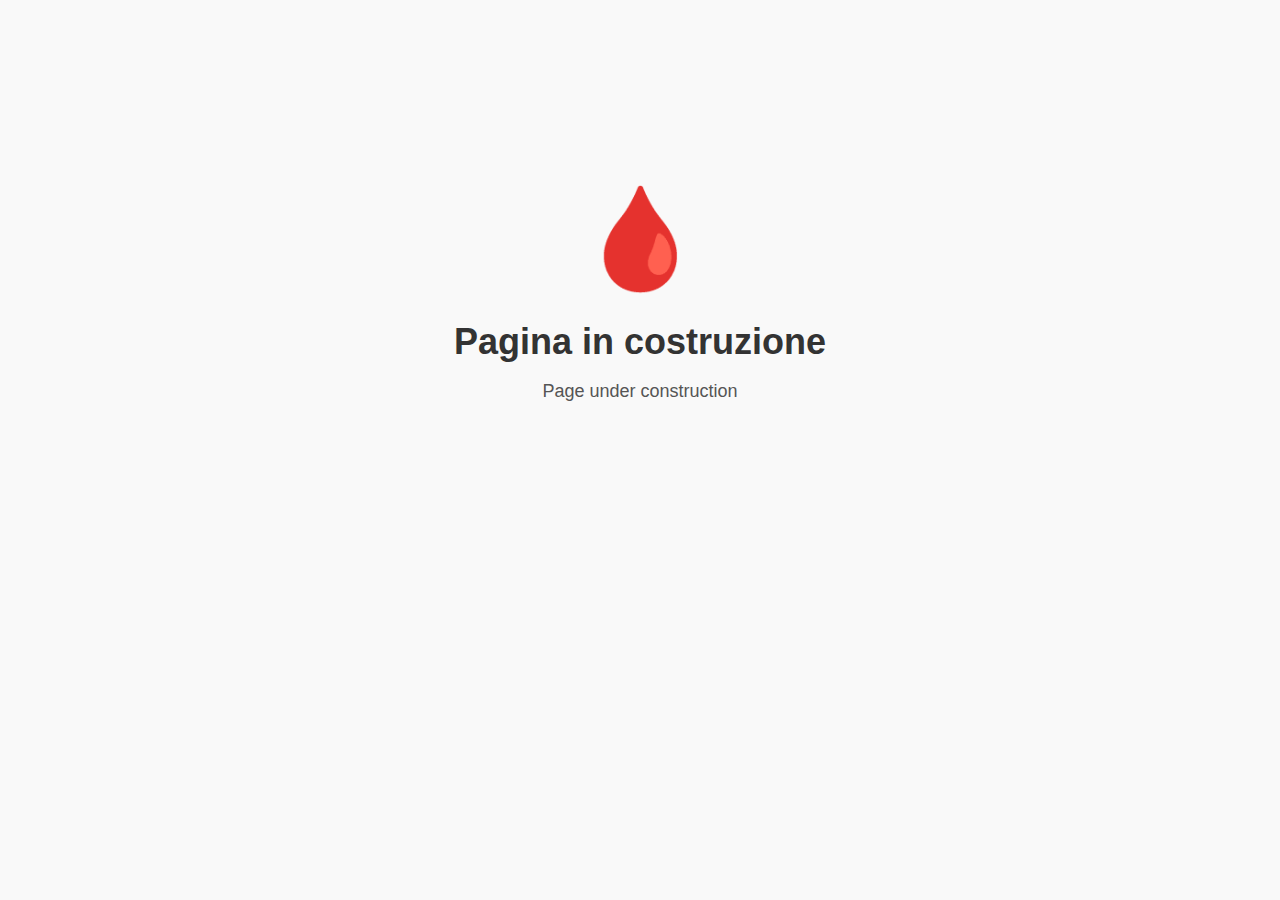
==== index.html @ 58afc27f "Create index.html" ====
<!DOCTYPE html>
<html lang="it">
<head>
  <meta charset="UTF-8">
  <meta name="viewport" content="width=device-width, initial-scale=1.0">
  <title>Pagina in costruzione</title>
  <style>
    body {
      font-family: Arial, sans-serif;
      text-align: center;
      background-color: #f9f9f9;
      color: #333;
      margin: 0;
      padding: 0;
    }
    .container {
      margin-top: 20vh;
    }
    .logo {
      font-size: 100px;
      color: red;
      margin-bottom: 20px;
    }
    h1 {
      font-size: 36px;
      margin-bottom: 10px;
    }
    p {
      font-size: 18px;
      color: #555;
    }
  </style>
</head>
<body>
  <div class="container">
    <!-- Icona della goccia di sangue -->
    <div class="logo">🩸</div>
    <!-- Titolo principale -->
    <h1>Pagina in costruzione</h1>
    <p>Page under construction</p>
  </div>
</body>
</html>
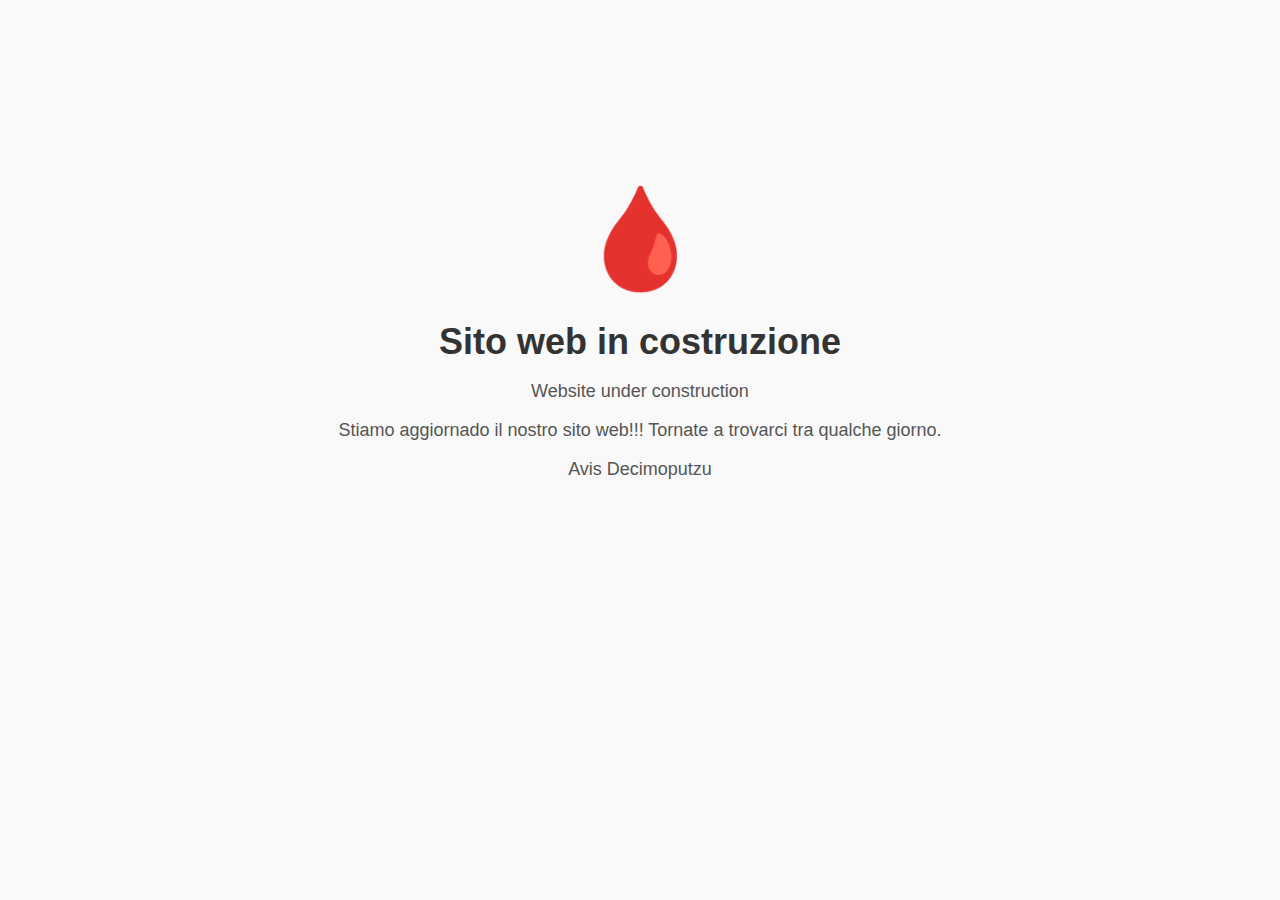
==== commit 3bed06fa: "Update index.html" ====
--- a/index.html
+++ b/index.html
@@ -36,8 +36,10 @@
     <!-- Icona della goccia di sangue -->
     <div class="logo">🩸</div>
     <!-- Titolo principale -->
-    <h1>Pagina in costruzione</h1>
-    <p>Page under construction</p>
+    <h1>Sito web in costruzione</h1>
+    <p>Website under construction</p>
+    <p>Stiamo aggiornado il nostro sito web!!! Tornate a trovarci tra qualche giorno.</p>
+    <p>Avis Decimoputzu</p>
   </div>
 </body>
 </html>
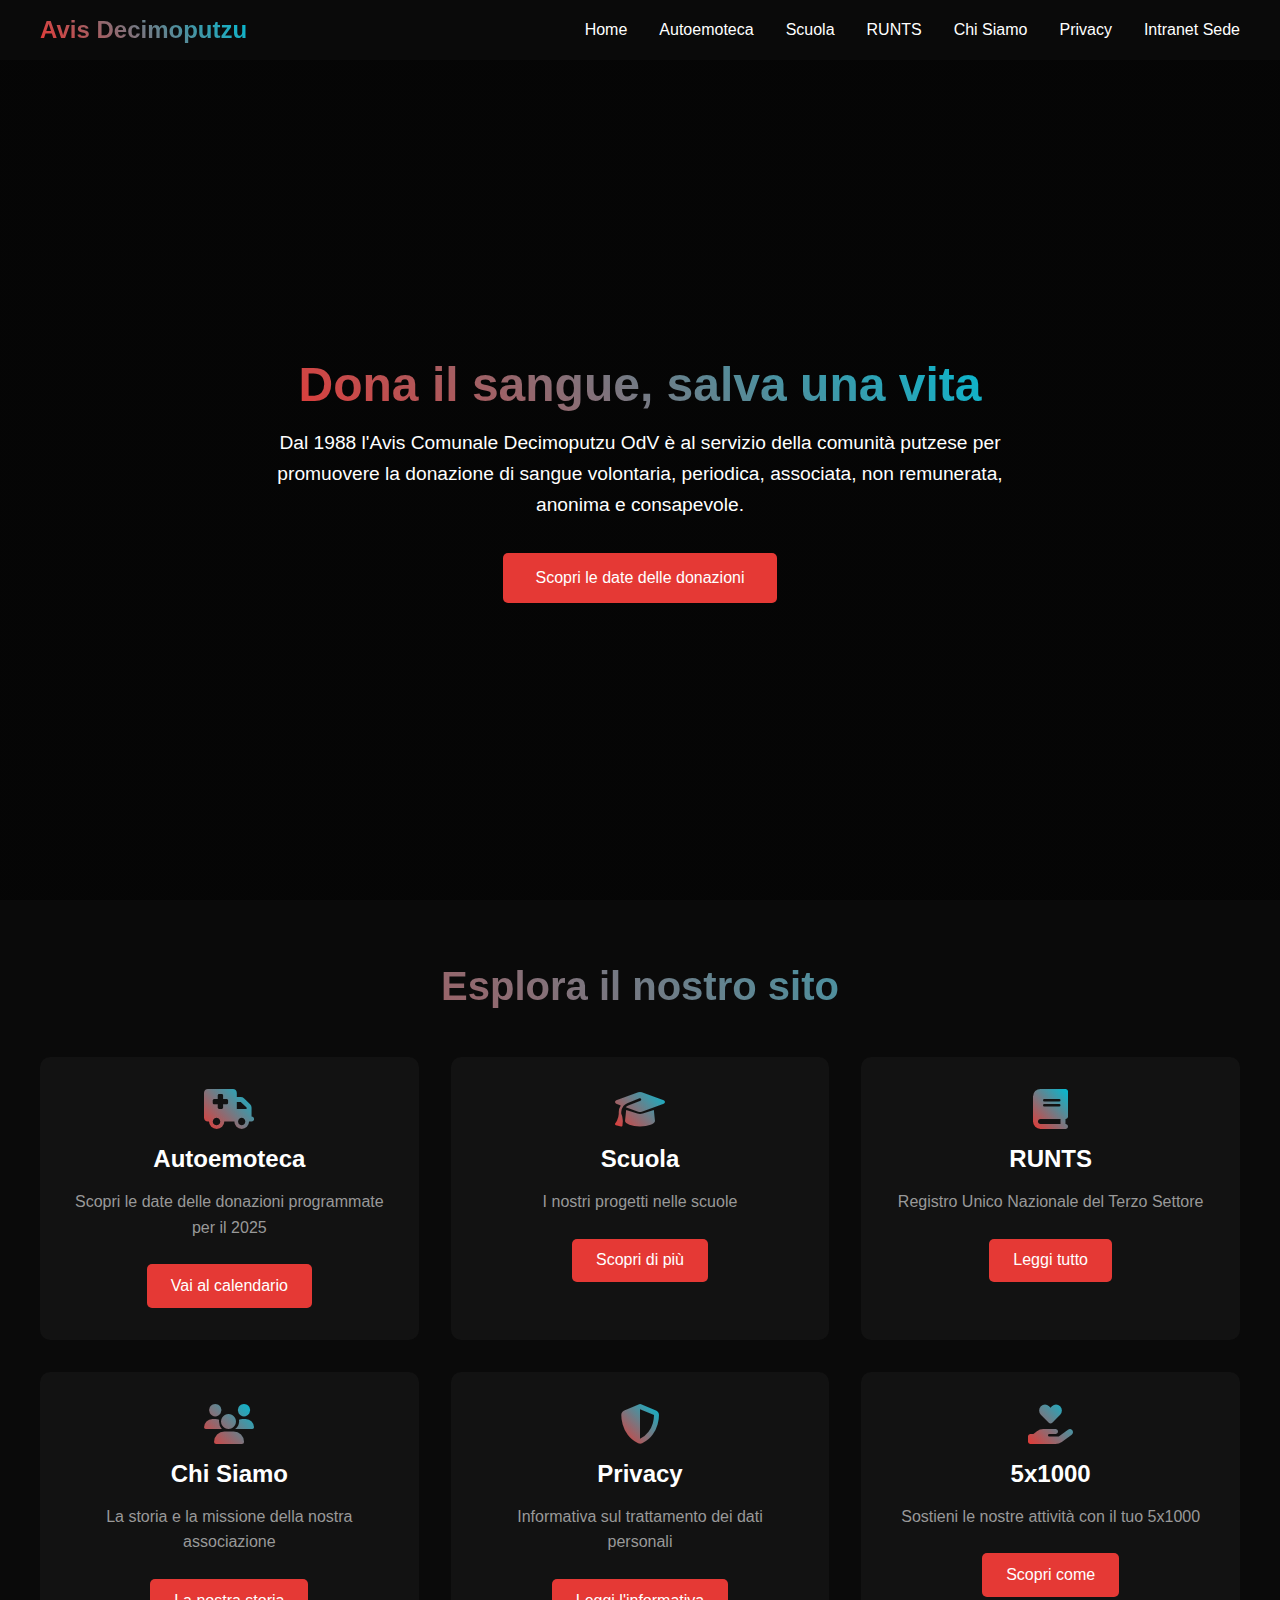
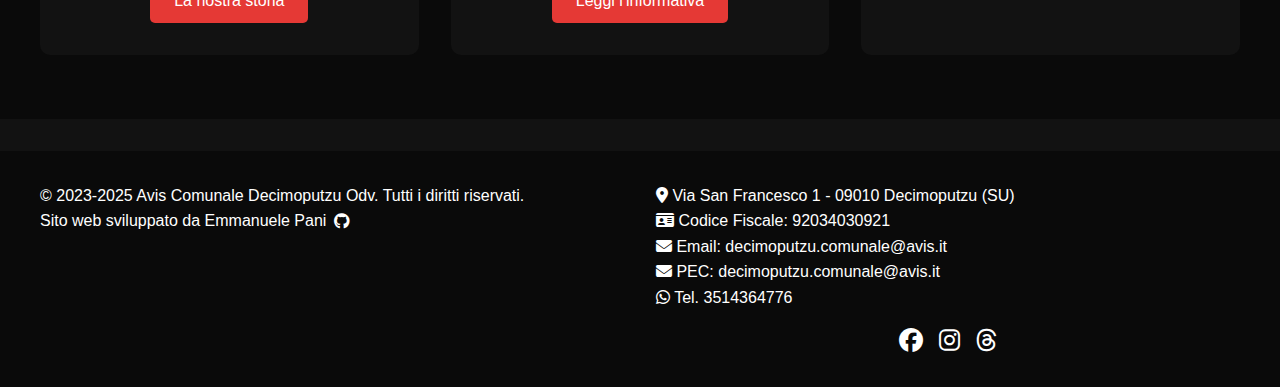
==== commit ae6bbaf5: "added some info to the homepage and other pages" ====
--- a/index.html
+++ b/index.html
@@ -1,45 +1,136 @@
 <!DOCTYPE html>
 <html lang="it">
 <head>
-  <meta charset="UTF-8">
-  <meta name="viewport" content="width=device-width, initial-scale=1.0">
-  <title>Pagina in costruzione</title>
-  <style>
-    body {
-      font-family: Arial, sans-serif;
-      text-align: center;
-      background-color: #f9f9f9;
-      color: #333;
-      margin: 0;
-      padding: 0;
-    }
-    .container {
-      margin-top: 20vh;
-    }
-    .logo {
-      font-size: 100px;
-      color: red;
-      margin-bottom: 20px;
-    }
-    h1 {
-      font-size: 36px;
-      margin-bottom: 10px;
-    }
-    p {
-      font-size: 18px;
-      color: #555;
-    }
-  </style>
+    <meta charset="UTF-8">
+    <meta name="viewport" content="width=device-width, initial-scale=1.0">
+    <title>Avis Decimoputzu - Associazione Volontari Italiani del Sangue</title>
+    <link rel="stylesheet" href="css/style.css">
+    <link rel="stylesheet" href="https://cdnjs.cloudflare.com/ajax/libs/font-awesome/6.5.1/css/all.min.css">
 </head>
 <body>
-  <div class="container">
-    <!-- Icona della goccia di sangue -->
-    <div class="logo">🩸</div>
-    <!-- Titolo principale -->
-    <h1>Sito web in costruzione</h1>
-    <p>Website under construction</p>
-    <p>Stiamo aggiornado il nostro sito web!!! Tornate a trovarci tra qualche giorno.</p>
-    <p>Avis Decimoputzu</p>
-  </div>
+    <nav>
+        <div class="nav-container">
+            <a href="/" class="logo">Avis Decimoputzu</a>
+            <button class="hamburger">
+                <span></span>
+                <span></span>
+                <span></span>
+            </button>
+            <div class="nav-links">
+                <a href="/">Home</a>
+                <a href="autoemoteca.html">Autoemoteca</a>
+                <a href="scuola.html">Scuola</a>
+                <a href="runts.html">RUNTS</a>
+                <a href="chi-siamo.html">Chi Siamo</a>
+                <a href="privacy.html">Privacy</a>
+                <a href="intranet.html">Intranet Sede</a>
+            </div>
+        </div>
+    </nav>
+
+    <main>
+        <section class="hero">
+            <div class="hero-content">
+                <h1>Dona il sangue, salva una vita</h1>
+                <p>Dal 1988 l'Avis Comunale Decimoputzu OdV è al servizio della comunità putzese per promuovere la donazione di sangue volontaria, periodica, associata, non remunerata, anonima e consapevole.</p>
+                <a href="autoemoteca.html" class="cta-button">Scopri le date delle donazioni</a>
+            </div>
+        </section>
+
+        <section class="site-map">
+            <div class="site-map-container">
+                <h2>Esplora il nostro sito</h2>
+                <div class="site-map-grid">
+                    <div class="site-map-item">
+                        <i class="fas fa-ambulance"></i>
+                        <h3>Autoemoteca</h3>
+                        <p>Scopri le date delle donazioni programmate per il 2025</p>
+                        <a href="autoemoteca.html" class="site-map-link">Vai al calendario</a>
+                    </div>
+                    <div class="site-map-item">
+                        <i class="fas fa-graduation-cap"></i>
+                        <h3>Scuola</h3>
+                        <p>I nostri progetti nelle scuole</p>
+                        <a href="scuola.html" class="site-map-link">Scopri di più</a>
+                    </div>
+                    <div class="site-map-item">
+                        <i class="fas fa-book"></i>
+                        <h3>RUNTS</h3>
+                        <p>Registro Unico Nazionale del Terzo Settore</p>
+                        <a href="runts.html" class="site-map-link">Leggi tutto</a>
+                    </div>
+                    <div class="site-map-item">
+                        <i class="fas fa-users"></i>
+                        <h3>Chi Siamo</h3>
+                        <p>La storia e la missione della nostra associazione</p>
+                        <a href="chi-siamo.html" class="site-map-link">La nostra storia</a>
+                    </div>
+                    <div class="site-map-item">
+                        <i class="fas fa-shield-alt"></i>
+                        <h3>Privacy</h3>
+                        <p>Informativa sul trattamento dei dati personali</p>
+                        <a href="privacy.html" class="site-map-link">Leggi l'informativa</a>
+                    </div>
+                    <div class="site-map-item">
+                        <i class="fas fa-hand-holding-heart"></i>
+                        <h3>5x1000</h3>
+                        <p>Sostieni le nostre attività con il tuo 5x1000</p>
+                        <a href="5x1000.html" class="site-map-link">Scopri come</a>
+                    </div>
+                </div>
+            </div>
+        </section>
+    </main>
+
+    <footer>
+        <div class="footer-content">
+            <div class="footer-info">
+                <p>© 2023-2025 Avis Comunale Decimoputzu Odv. Tutti i diritti riservati.</p>
+                <p>Sito web sviluppato da 
+                    <a href="https://github.com/emmanueleP" class="developer-credit" target="_blank" rel="noopener noreferrer">
+                        Emmanuele Pani <i class="fab fa-github"></i>
+                    </a>
+                </p>
+            </div>
+            <div class="footer-contact">
+                <p>
+                    <i class="fas fa-location-dot"></i> 
+                    <a href="https://maps.google.com/?q=Via+San+Francesco+1,+09010+Decimoputzu+SU" target="_blank" rel="noopener noreferrer">
+                        Via San Francesco 1 - 09010 Decimoputzu (SU)
+                    </a>
+                </p>
+                <p><i class="fas fa-id-card"></i> Codice Fiscale: <a href="5x1000.html">92034030921</a></p>
+                <p><i class="fas fa-envelope"></i> Email: decimoputzu.comunale@avis.it</p>
+                <p><i class="fas fa-envelope"></i> PEC: decimoputzu.comunale@avis.it</p>
+                <p>
+                    <i class="fab fa-whatsapp"></i> Tel. 
+                    <a href="https://wa.me/393514364776" target="_blank" rel="noopener noreferrer">
+                        3514364776
+                    </a>
+                </p>
+                <div class="footer-social">
+                    <a href="https://facebook.com/aviscomunaledecimoputzu" class="facebook" target="_blank" rel="noopener noreferrer">
+                        <i class="fab fa-facebook"></i>
+                    </a>
+                    <a href="https://instagram.com/avisdecimoputzu" class="instagram" target="_blank" rel="noopener noreferrer">
+                        <i class="fab fa-instagram"></i>
+                    </a>
+                    <a href="https://www.threads.net/@avisdecimoputzu" class="threads" target="_blank" rel="noopener noreferrer">
+                        <i class="fab fa-threads"></i>
+                    </a>
+                </div>
+            </div>
+        </div>
+    </footer>
+
+    <script>
+        const hamburger = document.querySelector('.hamburger');
+        const navLinks = document.querySelector('.nav-links');
+
+        hamburger.addEventListener('click', () => {
+            hamburger.classList.toggle('active');
+            navLinks.classList.toggle('active');
+        });
+    </script>
 </body>
 </html>
--- a/css/style.css
+++ b/css/style.css
@@ -0,0 +1,692 @@
+:root {
+    --primary-red: #e53935;
+    --primary-blue: #00bcd4;
+    --dark-bg: #121212;
+    --darker-bg: #0a0a0a;
+    --text-color: #ffffff;
+}
+
+* {
+    margin: 0;
+    padding: 0;
+    box-sizing: border-box;
+    font-family: 'Segoe UI', Tahoma, Geneva, Verdana, sans-serif;
+}
+
+body {
+    background-color: var(--dark-bg);
+    color: var(--text-color);
+}
+
+/* Navigation */
+nav {
+    background-color: var(--darker-bg);
+    padding: 1rem;
+    position: fixed;
+    width: 100%;
+    top: 0;
+    z-index: 1000;
+}
+
+.nav-container {
+    max-width: 1200px;
+    margin: 0 auto;
+    display: flex;
+    justify-content: space-between;
+    align-items: center;
+}
+
+.logo {
+    background: linear-gradient(45deg, var(--primary-red), var(--primary-blue));
+    -webkit-background-clip: text;
+    background-clip: text;
+    color: transparent;
+    font-size: 1.5rem;
+    font-weight: bold;
+    text-decoration: none;
+}
+
+.nav-links {
+    display: flex;
+    gap: 2rem;
+}
+
+.nav-links a {
+    color: var(--text-color);
+    text-decoration: none;
+    transition: color 0.3s ease;
+}
+
+.nav-links a:hover {
+    color: var(--primary-blue);
+}
+
+/* Mobile Menu */
+.hamburger {
+    display: none;
+    cursor: pointer;
+    background: none;
+    border: none;
+    padding: 0.5rem;
+}
+
+.hamburger span {
+    display: block;
+    width: 25px;
+    height: 3px;
+    background-color: var(--text-color);
+    margin: 5px 0;
+    transition: all 0.3s ease;
+}
+
+/* Hero Section */
+.hero {
+    height: 100vh;
+    display: flex;
+    align-items: center;
+    justify-content: center;
+    text-align: center;
+    background: linear-gradient(rgba(0,0,0,0.7), rgba(0,0,0,0.7)), url('../images/hero-bg.jpg');
+    background-size: cover;
+    background-position: center;
+    padding-top: 60px;
+}
+
+.hero-content {
+    max-width: 800px;
+    padding: 2rem;
+}
+
+.hero-content h1 {
+    font-size: 3rem;
+    background: linear-gradient(45deg, var(--primary-red), var(--primary-blue));
+    -webkit-background-clip: text;
+    background-clip: text;
+    color: transparent;
+    margin-bottom: 1rem;
+}
+
+.hero-content p {
+    font-size: 1.2rem;
+    margin-bottom: 2rem;
+}
+
+.cta-button {
+    display: inline-block;
+    padding: 1rem 2rem;
+    background-color: var(--primary-red);
+    color: var(--text-color);
+    text-decoration: none;
+    border-radius: 5px;
+    transition: background-color 0.3s ease;
+}
+
+.cta-button:hover {
+    background-color: var(--primary-blue);
+}
+
+/* Main Content */
+.main-content {
+    max-width: 1200px;
+    margin: 6rem auto 2rem;
+    padding: 0 1rem;
+}
+
+/* Footer */
+footer {
+    background-color: var(--darker-bg);
+    padding: 2rem;
+    text-align: center;
+    margin-top: 2rem;
+}
+
+.footer-content {
+    max-width: 1200px;
+    margin: 0 auto;
+    display: grid;
+    gap: 2rem;
+}
+
+.footer-info {
+    text-align: left;
+}
+
+.footer-contact {
+    text-align: left;
+}
+
+.footer-social {
+    display: flex;
+    gap: 1rem;
+    justify-content: center;
+    margin-top: 1rem;
+}
+
+.footer-social a {
+    color: var(--text-color);
+    font-size: 1.5rem;
+    transition: color 0.3s ease;
+}
+
+.footer-social a:hover {
+    color: var(--primary-blue);
+}
+
+.footer-social .github:hover {
+    color: #6e5494;
+}
+
+.footer-social .facebook:hover {
+    color: #1877f2;
+}
+
+.footer-social .instagram:hover {
+    color: #e4405f;
+}
+
+.footer-social .threads:hover {
+    color: #000000;
+}
+
+.developer-credit {
+    display: inline-flex;
+    align-items: center;
+    gap: 0.5rem;
+    color: var(--text-color);
+    text-decoration: none;
+    transition: color 0.3s ease;
+}
+
+.developer-credit:hover {
+    color: var(--primary-blue);
+}
+
+@media (min-width: 768px) {
+    .footer-content {
+        grid-template-columns: repeat(2, 1fr);
+    }
+}
+
+/* Responsive Design */
+@media (max-width: 768px) {
+    .hamburger {
+        display: block;
+    }
+
+    .nav-links {
+        display: none;
+        position: fixed;
+        top: 60px;
+        left: 0;
+        right: 0;
+        background-color: var(--darker-bg);
+        flex-direction: column;
+        padding: 1rem;
+        text-align: center;
+    }
+
+    .nav-links.active {
+        display: flex;
+    }
+
+    .hamburger.active span:nth-child(1) {
+        transform: rotate(45deg) translate(5px, 5px);
+    }
+
+    .hamburger.active span:nth-child(2) {
+        opacity: 0;
+    }
+
+    .hamburger.active span:nth-child(3) {
+        transform: rotate(-45deg) translate(7px, -6px);
+    }
+
+    /* Header & Navigation */
+    .nav-container {
+        padding: 0 1rem;
+    }
+
+    .logo {
+        font-size: 1.2rem;
+    }
+
+    /* Hero Section */
+    .hero-content {
+        padding: 1rem;
+    }
+
+    .hero-content h1 {
+        font-size: 2rem;
+    }
+
+    .hero-content p {
+        font-size: 1rem;
+    }
+
+    /* Main Content */
+    .main-content {
+        margin: 4rem auto 1rem;
+        padding: 0 1rem;
+    }
+
+    .main-content h1 {
+        font-size: 1.8rem;
+    }
+
+    /* Calendar Container */
+    .calendar-container {
+        padding: 1rem;
+        margin-top: 1rem;
+    }
+
+    /* Footer */
+    .footer-content {
+        grid-template-columns: 1fr;
+        text-align: center;
+        gap: 1.5rem;
+    }
+
+    .footer-info, .footer-contact {
+        text-align: center;
+    }
+
+    .footer-contact p {
+        display: flex;
+        flex-direction: column;
+        align-items: center;
+        gap: 0.5rem;
+    }
+
+    .footer-contact i {
+        margin-bottom: 0.25rem;
+    }
+
+    .footer-contact p a {
+        display: inline-block;
+        margin-top: 0.25rem;
+    }
+}
+
+/* Small devices */
+@media (max-width: 480px) {
+    /* Hero Section */
+    .hero-content h1 {
+        font-size: 1.8rem;
+    }
+
+    .hero-content p {
+        font-size: 0.9rem;
+    }
+
+    .cta-button {
+        padding: 0.8rem 1.5rem;
+        font-size: 0.9rem;
+    }
+
+    /* Main Content */
+    .main-content h1 {
+        font-size: 1.5rem;
+    }
+
+    /* Footer */
+    footer {
+        padding: 1.5rem 1rem;
+    }
+
+    .footer-social {
+        flex-wrap: wrap;
+    }
+}
+
+/* Fix for iOS Safari 100vh issue */
+@supports (-webkit-touch-callout: none) {
+    .hero {
+        height: -webkit-fill-available;
+    }
+}
+
+/* Improve touch targets on mobile */
+@media (hover: none) {
+    .nav-links a,
+    .footer-social a,
+    .cta-button {
+        padding: 0.8rem;
+        min-height: 44px;
+        min-width: 44px;
+        display: flex;
+        align-items: center;
+        justify-content: center;
+    }
+
+    .footer-social a {
+        padding: 0.5rem;
+    }
+}
+
+/* Prevent text size adjustment on orientation change */
+html {
+    -webkit-text-size-adjust: 100%;
+}
+
+/* Better spacing for stacked menu items */
+.nav-links.active {
+    padding: 1rem 0;
+}
+
+.nav-links.active a {
+    padding: 1rem;
+    border-bottom: 1px solid rgba(255,255,255,0.1);
+}
+
+.nav-links.active a:last-child {
+    border-bottom: none;
+}
+
+/* Improve form elements on mobile */
+input, 
+select, 
+textarea, 
+button {
+    font-size: 16px; /* Prevents iOS zoom on focus */
+}
+
+/* Add smooth scrolling */
+html {
+    scroll-behavior: smooth;
+}
+
+/* Prevent horizontal scroll */
+body {
+    overflow-x: hidden;
+    width: 100%;
+}
+
+/* Better tap targets for links */
+a {
+    text-decoration: none;
+}
+
+/* Improve readability on mobile */
+p {
+    line-height: 1.6;
+}
+
+/* Better spacing for mobile content */
+.content-section {
+    padding: 2rem 1rem;
+}
+
+/* Improve table responsiveness */
+table {
+    width: 100%;
+    overflow-x: auto;
+    display: block;
+}
+
+/* Improve image responsiveness */
+img {
+    max-width: 100%;
+    height: auto;
+}
+
+/* Page Headers */
+.main-content h1 {
+    background: linear-gradient(45deg, var(--primary-red), var(--primary-blue));
+    -webkit-background-clip: text;
+    background-clip: text;
+    color: transparent;
+    margin-bottom: 2rem;
+    font-size: 2.5rem;
+}
+
+/* Calendar Container */
+.calendar-container {
+    background-color: var(--darker-bg);
+    padding: 2rem;
+    border-radius: 10px;
+    margin-top: 2rem;
+}
+
+/* Generic Content Styles */
+.main-content p {
+    line-height: 1.6;
+    margin-bottom: 1rem;
+}
+
+/* Section Spacing */
+.content-section {
+    margin-bottom: 3rem;
+}
+
+/* Links in Content */
+.main-content a {
+    color: var(--primary-blue);
+    text-decoration: none;
+    transition: color 0.3s ease;
+}
+
+.main-content a:hover {
+    color: var(--primary-red);
+}
+
+/* Footer address link */
+.footer-contact a {
+    color: var(--text-color);
+    text-decoration: none;
+    transition: color 0.3s ease;
+}
+
+.footer-contact a:hover {
+    color: var(--primary-blue);
+}
+
+/* 5x1000 Page Styles */
+.info-grid {
+    display: grid;
+    grid-template-columns: repeat(auto-fit, minmax(200px, 1fr));
+    gap: 2rem;
+    margin-top: 2rem;
+}
+
+.info-item {
+    text-align: center;
+    padding: 1.5rem;
+    background: var(--darker-bg);
+    border-radius: 10px;
+    transition: transform 0.3s ease;
+}
+
+.info-item:hover {
+    transform: translateY(-5px);
+}
+
+.info-item i {
+    font-size: 2rem;
+    margin-bottom: 1rem;
+    background: linear-gradient(45deg, var(--primary-red), var(--primary-blue));
+    -webkit-background-clip: text;
+    background-clip: text;
+    color: transparent;
+}
+
+.info-item p {
+    margin: 0;
+    font-size: 1.1rem;
+}
+
+.content-section ul, 
+.content-section ol {
+    margin: 1rem 0;
+    padding-left: 1.5rem;
+}
+
+.content-section li {
+    margin-bottom: 0.5rem;
+    line-height: 1.6;
+}
+
+.content-section strong {
+    color: var(--primary-red);
+    font-size: 1.1em;
+}
+
+@media (max-width: 768px) {
+    .info-grid {
+        grid-template-columns: repeat(2, 1fr);
+        gap: 1rem;
+    }
+}
+
+@media (max-width: 480px) {
+    .info-grid {
+        grid-template-columns: 1fr;
+    }
+}
+
+/* 5x1000 Page Styles */
+.content-section h2 {
+    text-align: center;
+    margin-bottom: 1.5rem;
+    background: linear-gradient(45deg, var(--primary-red), var(--primary-blue));
+    -webkit-background-clip: text;
+    background-clip: text;
+    color: transparent;
+}
+
+/* Site Map Styles */
+.site-map {
+    padding: 4rem 1rem;
+    background-color: var(--darker-bg);
+}
+
+.site-map-container {
+    max-width: 1200px;
+    margin: 0 auto;
+}
+
+.site-map h2 {
+    text-align: center;
+    font-size: 2.5rem;
+    margin-bottom: 3rem;
+    background: linear-gradient(45deg, var(--primary-red), var(--primary-blue));
+    -webkit-background-clip: text;
+    background-clip: text;
+    color: transparent;
+}
+
+.site-map-grid {
+    display: grid;
+    grid-template-columns: repeat(auto-fit, minmax(300px, 1fr));
+    gap: 2rem;
+}
+
+.site-map-item {
+    background: var(--dark-bg);
+    padding: 2rem;
+    border-radius: 10px;
+    text-align: center;
+    transition: transform 0.3s ease;
+}
+
+.site-map-item:hover {
+    transform: translateY(-5px);
+}
+
+.site-map-item i {
+    font-size: 2.5rem;
+    margin-bottom: 1rem;
+    background: linear-gradient(45deg, var(--primary-red), var(--primary-blue));
+    -webkit-background-clip: text;
+    background-clip: text;
+    color: transparent;
+}
+
+.site-map-item h3 {
+    font-size: 1.5rem;
+    margin-bottom: 1rem;
+    color: var(--text-color);
+}
+
+.site-map-item p {
+    margin-bottom: 1.5rem;
+    color: #999;
+    line-height: 1.6;
+}
+
+.site-map-link {
+    display: inline-block;
+    padding: 0.8rem 1.5rem;
+    background-color: var(--primary-red);
+    color: var(--text-color);
+    text-decoration: none;
+    border-radius: 5px;
+    transition: background-color 0.3s ease;
+}
+
+.site-map-link:hover {
+    background-color: var(--primary-blue);
+}
+
+@media (max-width: 768px) {
+    .site-map {
+        padding: 2rem 1rem;
+    }
+
+    .site-map h2 {
+        font-size: 2rem;
+        margin-bottom: 2rem;
+    }
+
+    .site-map-grid {
+        grid-template-columns: repeat(auto-fit, minmax(250px, 1fr));
+        gap: 1.5rem;
+    }
+}
+
+/* RUNTS Page Styles */
+.runts-grid {
+    display: grid;
+    grid-template-columns: repeat(auto-fit, minmax(300px, 1fr));
+    gap: 1.5rem;
+    margin-bottom: 2rem;
+}
+
+.runts-item {
+    background: var(--darker-bg);
+    padding: 1.5rem;
+    border-radius: 10px;
+    transition: transform 0.3s ease;
+}
+
+.runts-item:hover {
+    transform: translateY(-5px);
+}
+
+.runts-label {
+    color: var(--primary-blue);
+    font-size: 0.9rem;
+    text-transform: uppercase;
+    letter-spacing: 1px;
+    margin-bottom: 0.5rem;
+    display: block;
+}
+
+.runts-value {
+    font-size: 1.1rem;
+    color: var(--text-color);
+}
+
+.runts-value a {
+    display: inline-flex;
+    align-items: center;
+    gap: 0.5rem;
+    margin-bottom: 0.5rem;
+}
+
+.runts-value i.fas.fa-file-pdf {
+    color: var(--primary-red);
+}
+
+.runts-value a:hover {
+    color: var(--primary-blue);
+} 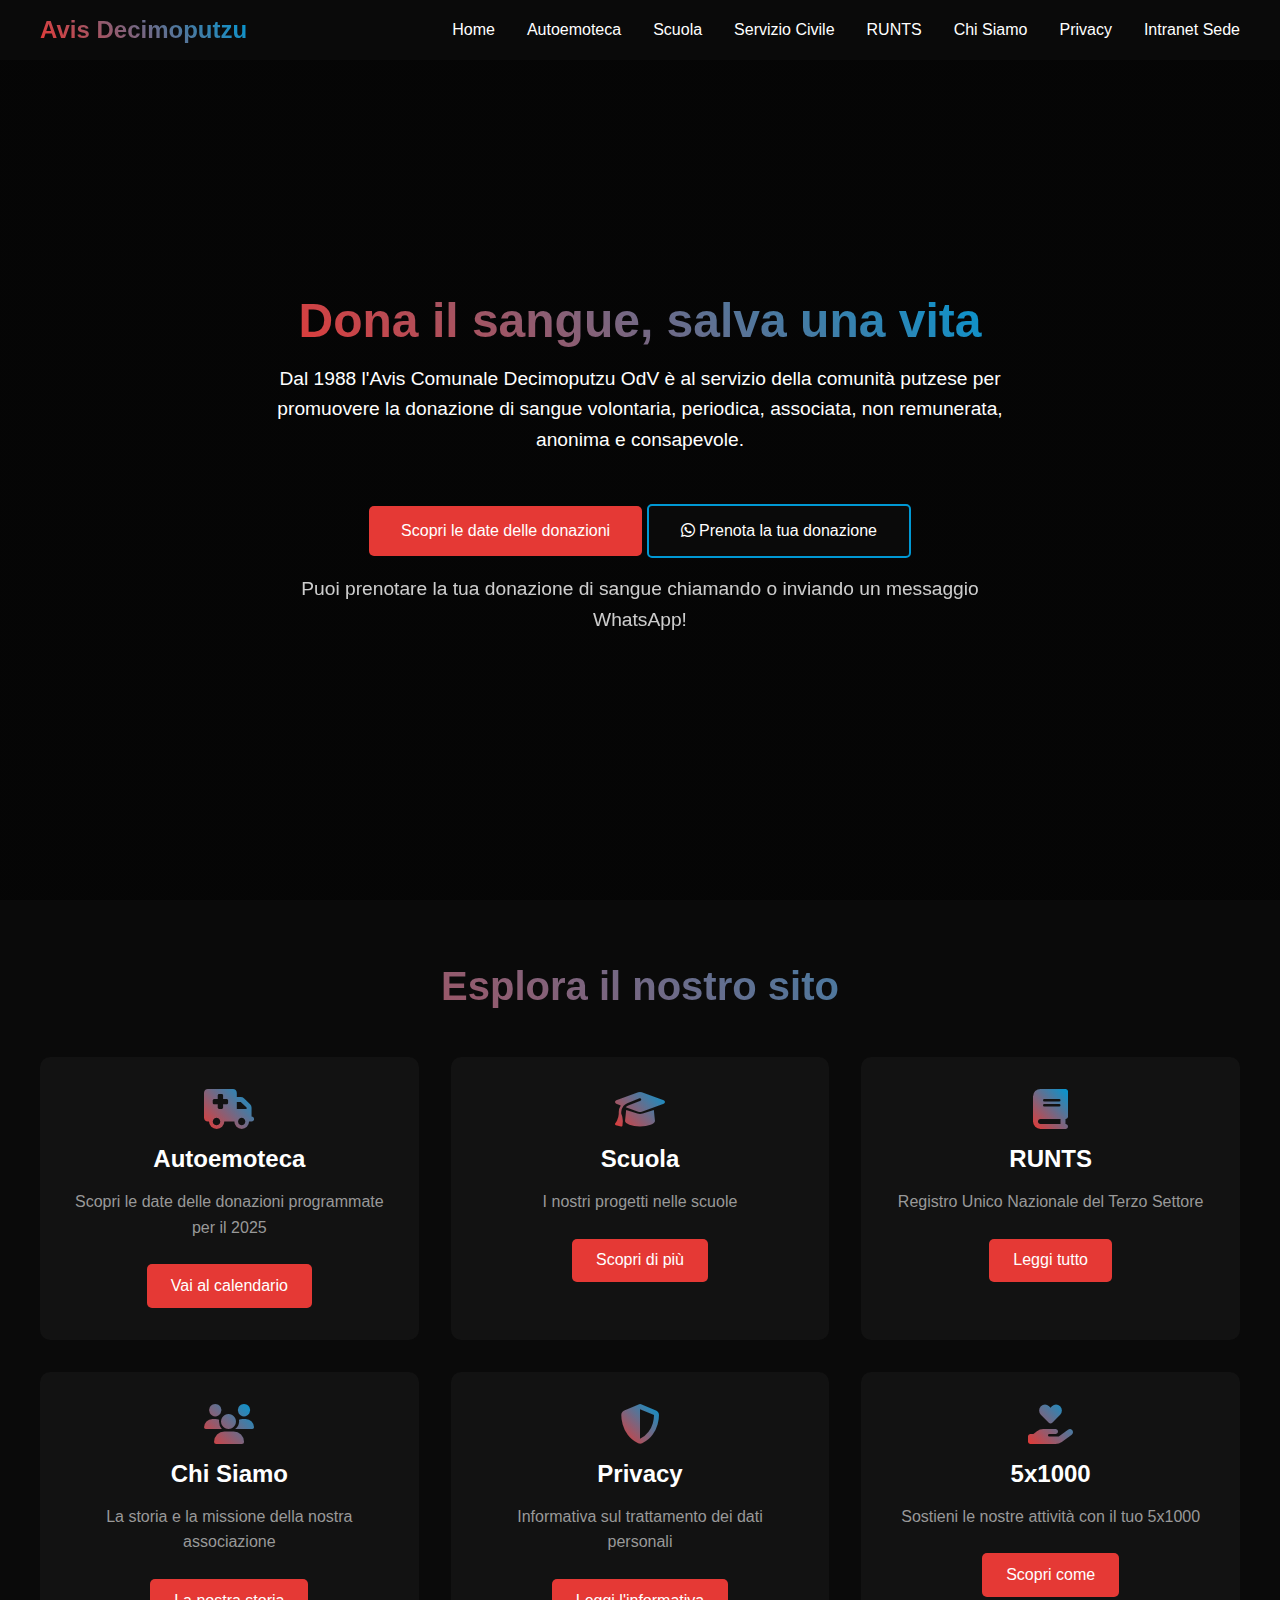
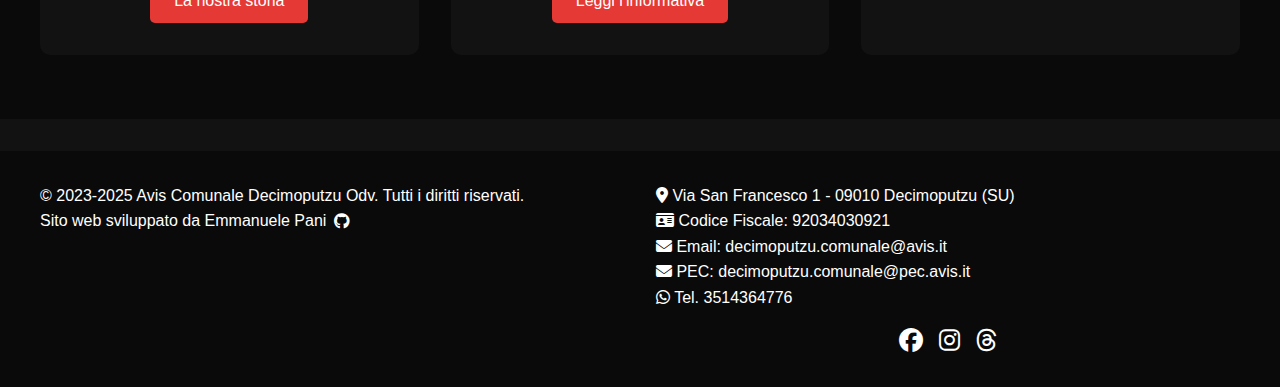
==== commit 56b4c321: "populated the main pages with info, added new page" ====
--- a/index.html
+++ b/index.html
@@ -3,7 +3,7 @@
 <head>
     <meta charset="UTF-8">
     <meta name="viewport" content="width=device-width, initial-scale=1.0">
-    <title>Avis Decimoputzu - Associazione Volontari Italiani del Sangue</title>
+    <title>Avis Decimoputzu OdV</title>
     <link rel="stylesheet" href="css/style.css">
     <link rel="stylesheet" href="https://cdnjs.cloudflare.com/ajax/libs/font-awesome/6.5.1/css/all.min.css">
 </head>
@@ -20,6 +20,7 @@
                 <a href="/">Home</a>
                 <a href="autoemoteca.html">Autoemoteca</a>
                 <a href="scuola.html">Scuola</a>
+                <a href="servizio-civile.html">Servizio Civile</a>
                 <a href="runts.html">RUNTS</a>
                 <a href="chi-siamo.html">Chi Siamo</a>
                 <a href="privacy.html">Privacy</a>
@@ -34,6 +35,10 @@
                 <h1>Dona il sangue, salva una vita</h1>
                 <p>Dal 1988 l'Avis Comunale Decimoputzu OdV è al servizio della comunità putzese per promuovere la donazione di sangue volontaria, periodica, associata, non remunerata, anonima e consapevole.</p>
                 <a href="autoemoteca.html" class="cta-button">Scopri le date delle donazioni</a>
+                <a href="https://wa.me/393514364776" class="cta-button secondary" target="_blank" rel="noopener noreferrer">
+                    <i class="fab fa-whatsapp"></i> Prenota la tua donazione
+                </a>
+                <p class="booking-info">Puoi prenotare la tua donazione di sangue chiamando o inviando un messaggio WhatsApp!</p>
             </div>
         </section>
 
@@ -101,7 +106,7 @@
                 </p>
                 <p><i class="fas fa-id-card"></i> Codice Fiscale: <a href="5x1000.html">92034030921</a></p>
                 <p><i class="fas fa-envelope"></i> Email: decimoputzu.comunale@avis.it</p>
-                <p><i class="fas fa-envelope"></i> PEC: decimoputzu.comunale@avis.it</p>
+                <p><i class="fas fa-envelope"></i> PEC: decimoputzu.comunale@pec.avis.it</p>
                 <p>
                     <i class="fab fa-whatsapp"></i> Tel. 
                     <a href="https://wa.me/393514364776" target="_blank" rel="noopener noreferrer">
--- a/css/style.css
+++ b/css/style.css
@@ -1,6 +1,6 @@
 :root {
     --primary-red: #e53935;
-    --primary-blue: #00bcd4;
+    --primary-blue: #0098d4;
     --dark-bg: #121212;
     --darker-bg: #0a0a0a;
     --text-color: #ffffff;
@@ -123,6 +123,16 @@
 
 .cta-button:hover {
     background-color: var(--primary-blue);
+}
+
+.cta-button.secondary {
+    background: var(--darker-bg);
+    margin-top: 1rem;
+    border: 2px solid var(--primary-blue);
+}
+
+.cta-button.secondary:hover {
+    background: var(--primary-blue);
 }
 
 /* Main Content */
@@ -689,4 +699,218 @@
 
 .runts-value a:hover {
     color: var(--primary-blue);
+}
+
+/* Calendar Styles */
+.calendar-grid {
+    display: grid;
+    grid-template-columns: repeat(auto-fit, minmax(250px, 1fr));
+    gap: 1.5rem;
+    margin: 2rem 0;
+}
+
+.calendar-month {
+    background: var(--darker-bg);
+    padding: 1.5rem;
+    border-radius: 10px;
+    transition: transform 0.3s ease;
+}
+
+.calendar-month.past {
+    opacity: 0.5;
+}
+
+.calendar-month:hover {
+    transform: translateY(-5px);
+}
+
+.month-name {
+    color: var(--primary-blue);
+    font-size: 1.2rem;
+    text-transform: uppercase;
+    margin-bottom: 1rem;
+    text-align: center;
+}
+
+.month-icon {
+    text-align: center;
+    margin: 0.5rem 0 1rem 0;
+}
+
+.month-icon i {
+    font-size: 1.5rem;
+    color: var(--primary-blue);
+}
+
+.donation-date {
+    color: var(--text-color);
+    font-size: 1.1rem;
+    margin: 0.5rem 0;
+    display: flex;
+    align-items: center;
+    justify-content: center;
+    gap: 0.5rem;
+    text-align: center;
+    border-top: 1px solid var(--primary-blue);
+    padding-top: 1rem;
+}
+
+.donation-date i {
+    color: var(--primary-red);
+}
+
+.donation-date .event-icon {
+    color: var(--primary-blue);
+}
+
+.booking-info {
+    margin-top: 1rem;
+    font-size: 0.9rem;
+    opacity: 0.8;
+}
+
+.booking-info a {
+    color: var(--primary-blue);
+    text-decoration: none;
+}
+
+.booking-info a:hover {
+    text-decoration: underline;
+}
+
+/* School Page Styles */
+.school-links {
+    text-align: center;
+    margin: 2rem 0;
+}
+
+.drive-link {
+    display: inline-flex;
+    align-items: center;
+    gap: 0.5rem;
+    padding: 0.8rem 1.5rem;
+    background: var(--darker-bg);
+    color: var(--text-color);
+    text-decoration: none;
+    border-radius: 5px;
+    border: 2px solid var(--primary-blue);
+    transition: all 0.3s ease;
+}
+
+.drive-link:hover {
+    background: var(--primary-blue);
+    transform: translateY(-2px);
+}
+
+.gallery {
+    display: grid;
+    grid-template-columns: repeat(auto-fit, minmax(300px, 1fr));
+    gap: 1.5rem;
+    margin: 2rem 0;
+}
+
+.gallery img {
+    width: 100%;
+    height: auto;
+    border-radius: 10px;
+    transition: transform 0.3s ease;
+}
+
+.gallery img:hover {
+    transform: scale(1.05);
+}
+
+@media (max-width: 768px) {
+    .gallery {
+        grid-template-columns: 1fr;
+    }
+}
+
+/* Service Civil Page Styles */
+.benefits-grid {
+    display: grid;
+    grid-template-columns: repeat(auto-fit, minmax(250px, 1fr));
+    gap: 2rem;
+    margin: 2rem 0;
+}
+
+.benefit-item {
+    background: var(--darker-bg);
+    padding: 2rem;
+    border-radius: 10px;
+    text-align: center;
+    transition: transform 0.3s ease;
+}
+
+.benefit-item:hover {
+    transform: translateY(-5px);
+}
+
+.benefit-item i {
+    font-size: 2.5rem;
+    color: var(--primary-blue);
+    margin-bottom: 1rem;
+}
+
+.benefit-item h3 {
+    color: var(--primary-red);
+    margin-bottom: 1rem;
+}
+
+.activities-list {
+    list-style: none;
+    margin: 1.5rem 0;
+}
+
+.activities-list li {
+    display: flex;
+    align-items: center;
+    gap: 1rem;
+    margin-bottom: 1rem;
+    padding: 1rem;
+    background: var(--darker-bg);
+    border-radius: 5px;
+}
+
+.activities-list i {
+    color: var(--primary-blue);
+}
+
+.application-info {
+    background: var(--darker-bg);
+    padding: 2rem;
+    border-radius: 10px;
+    margin-top: 1.5rem;
+}
+
+.application-info ol {
+    margin: 1.5rem 0;
+    padding-left: 1.5rem;
+}
+
+.application-info li {
+    margin-bottom: 0.5rem;
+}
+
+.cta-container {
+    text-align: center;
+    margin-top: 2rem;
+}
+
+.contact-info {
+    margin-top: 1rem;
+    font-size: 0.9rem;
+    opacity: 0.8;
+}
+
+.scu-image-container {
+    text-align: center;
+    margin: 2rem 0;
+}
+
+.scu-image {
+    max-width: 100%;
+    height: auto;
+    border-radius: 10px;
+    box-shadow: 0 4px 8px rgba(0,0,0,0.2);
 } 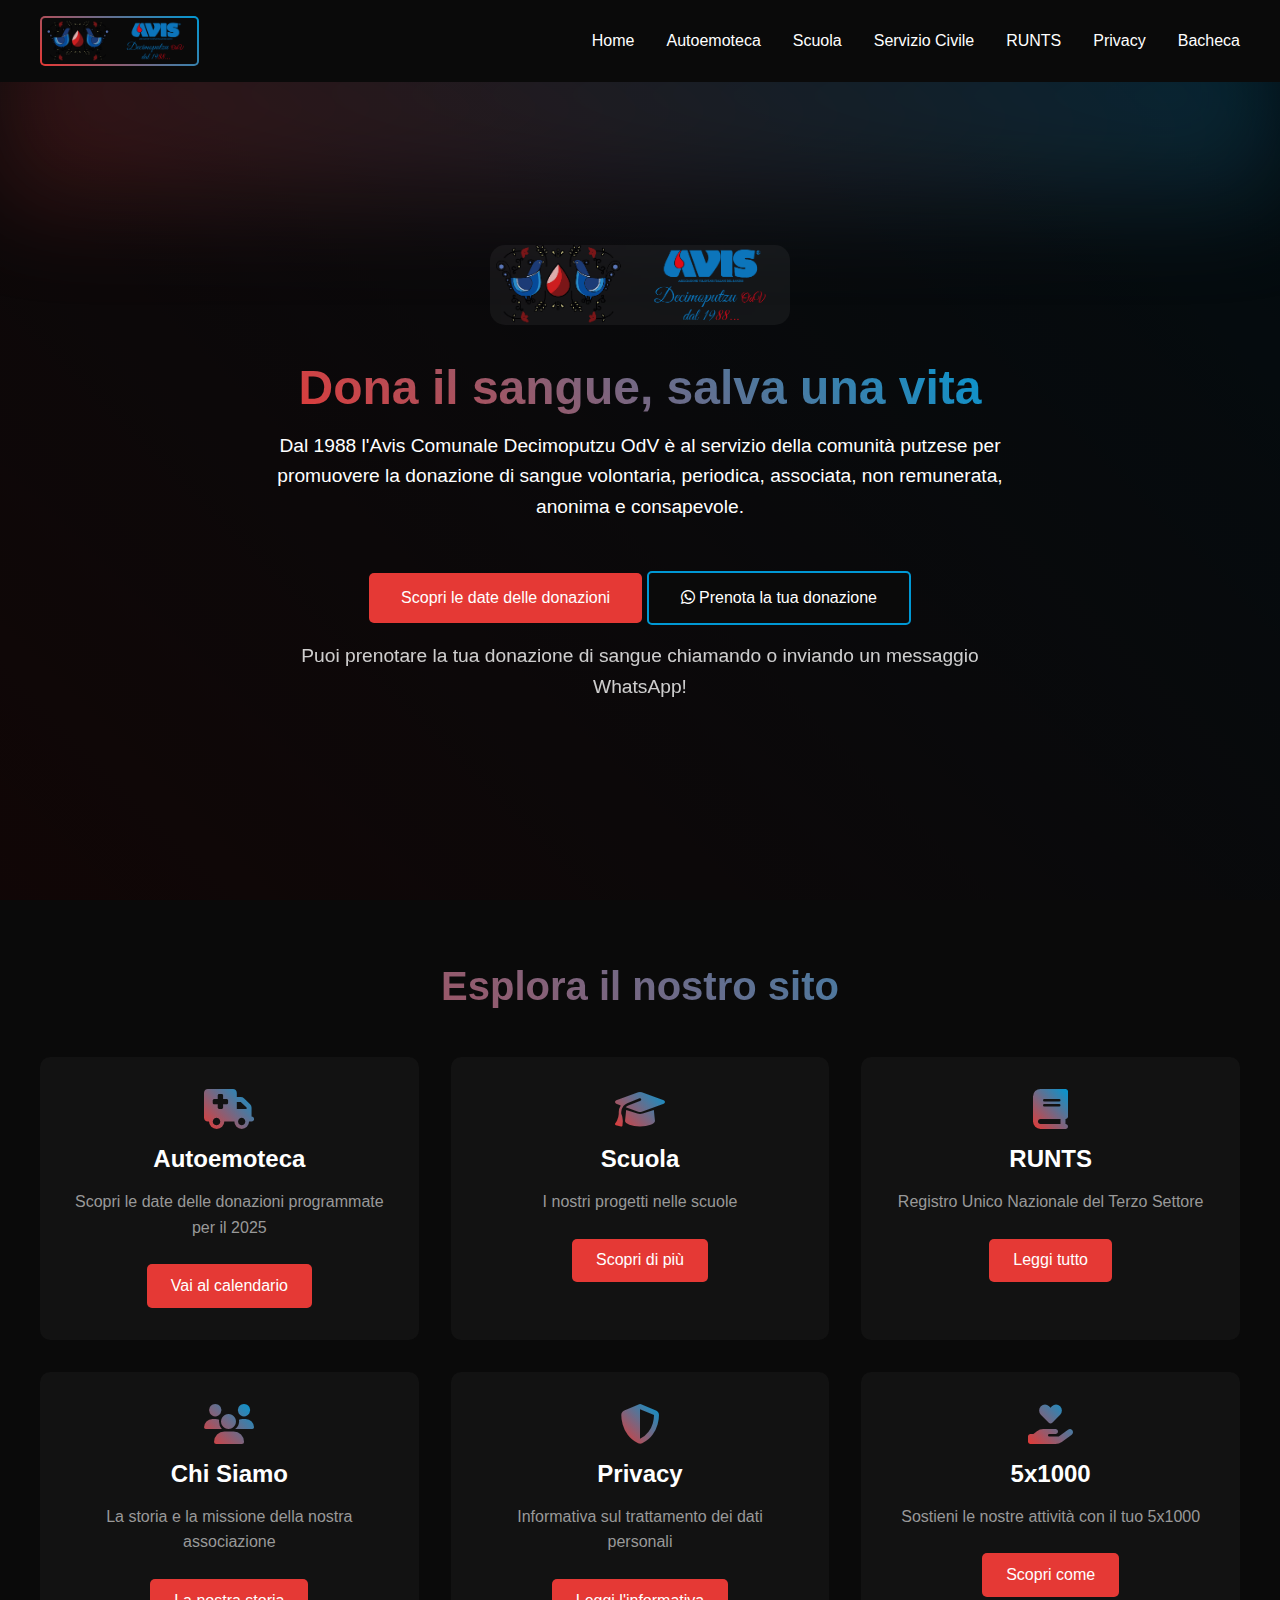
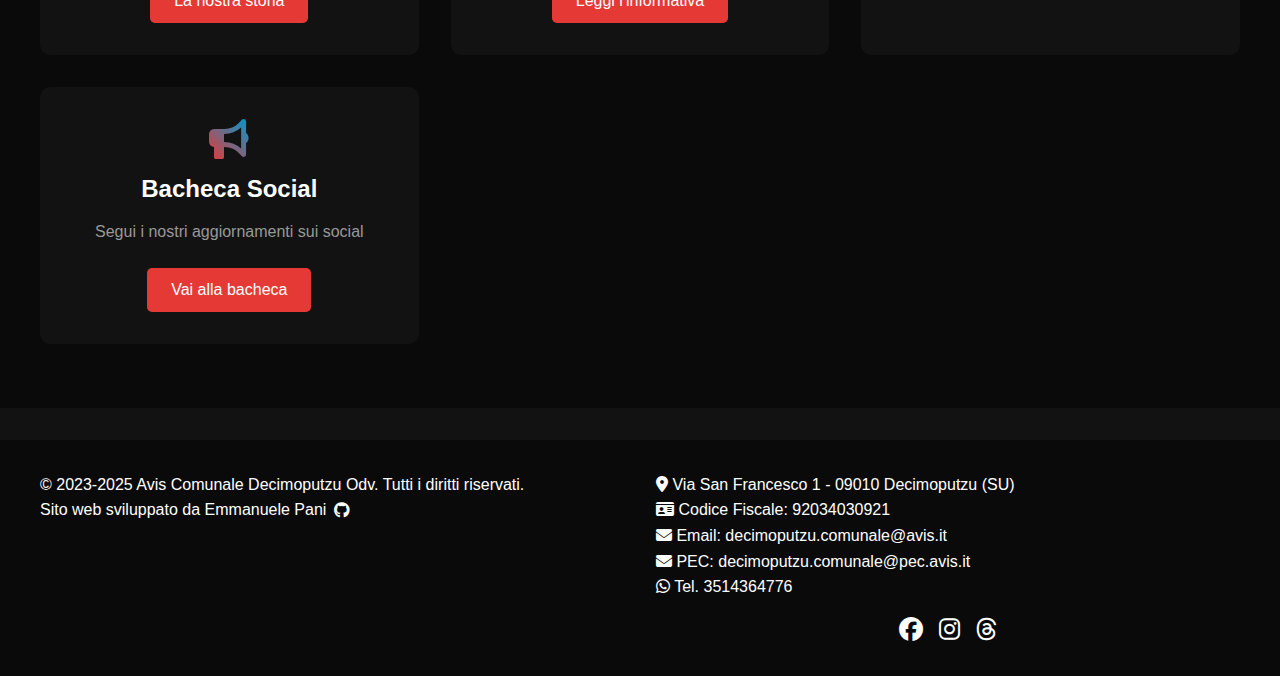
==== commit b0596fc1: "added favicon, added new bacheca page and logos" ====
--- a/index.html
+++ b/index.html
@@ -4,13 +4,16 @@
     <meta charset="UTF-8">
     <meta name="viewport" content="width=device-width, initial-scale=1.0">
     <title>Avis Decimoputzu OdV</title>
+    <link rel="icon" type="image/png" href="images/avis_favicon.png">
     <link rel="stylesheet" href="css/style.css">
     <link rel="stylesheet" href="https://cdnjs.cloudflare.com/ajax/libs/font-awesome/6.5.1/css/all.min.css">
 </head>
 <body>
     <nav>
         <div class="nav-container">
-            <a href="/" class="logo">Avis Decimoputzu</a>
+            <a href="/" class="logo">
+                <img src="images/logo_avis_sito.png" alt="Logo Avis Decimoputzu">
+            </a>
             <button class="hamburger">
                 <span></span>
                 <span></span>
@@ -22,16 +25,22 @@
                 <a href="scuola.html">Scuola</a>
                 <a href="servizio-civile.html">Servizio Civile</a>
                 <a href="runts.html">RUNTS</a>
-                <a href="chi-siamo.html">Chi Siamo</a>
                 <a href="privacy.html">Privacy</a>
-                <a href="intranet.html">Intranet Sede</a>
+                <a href="bacheca.html">Bacheca</a>
             </div>
         </div>
     </nav>
 
     <main>
         <section class="hero">
-            <div class="hero-content">
+            <div class="hero-content">             
+                <div style="position: relative;">
+                    <div class="hero-logo-background"></div>
+                    <img 
+                        src="images/logo_avis_sito.png" 
+                        alt="Logo Avis Decimoputzu"
+                        class="hero-logo">
+                </div>
                 <h1>Dona il sangue, salva una vita</h1>
                 <p>Dal 1988 l'Avis Comunale Decimoputzu OdV è al servizio della comunità putzese per promuovere la donazione di sangue volontaria, periodica, associata, non remunerata, anonima e consapevole.</p>
                 <a href="autoemoteca.html" class="cta-button">Scopri le date delle donazioni</a>
@@ -81,6 +90,12 @@
                         <h3>5x1000</h3>
                         <p>Sostieni le nostre attività con il tuo 5x1000</p>
                         <a href="5x1000.html" class="site-map-link">Scopri come</a>
+                    </div>
+                    <div class="site-map-item">
+                        <i class="fas fa-bullhorn"></i>
+                        <h3>Bacheca Social</h3>
+                        <p>Segui i nostri aggiornamenti sui social</p>
+                        <a href="bacheca.html" class="site-map-link">Vai alla bacheca</a>
                     </div>
                 </div>
             </div>
--- a/css/style.css
+++ b/css/style.css
@@ -37,13 +37,20 @@
 }
 
 .logo {
+    display: flex;
+    align-items: center;
+    height: 50px;
+    padding: 2px;
+    border-radius: 5px;
     background: linear-gradient(45deg, var(--primary-red), var(--primary-blue));
-    -webkit-background-clip: text;
-    background-clip: text;
-    color: transparent;
-    font-size: 1.5rem;
-    font-weight: bold;
-    text-decoration: none;
+}
+
+.logo img {
+    height: 100%;
+    width: auto;
+    background: var(--darker-bg);
+    padding: 1px;
+    border-radius: 3px;
 }
 
 .nav-links {
@@ -86,13 +93,43 @@
     align-items: center;
     justify-content: center;
     text-align: center;
-    background: linear-gradient(rgba(0,0,0,0.7), rgba(0,0,0,0.7)), url('../images/hero-bg.jpg');
+    background: 
+        linear-gradient(
+            rgba(0,0,0,0.8),
+            rgba(0,0,0,0.8)
+        ),
+        linear-gradient(
+            45deg,
+            rgba(229, 57, 53, 0.3),
+            rgba(0, 152, 212, 0.3)
+        ),
+        url('../images/hero-bg.jpg');
     background-size: cover;
     background-position: center;
     padding-top: 60px;
+    position: relative;
+    overflow: hidden;
+}
+
+.hero::before {
+    content: '';
+    position: absolute;
+    top: 0;
+    left: 0;
+    right: 0;
+    height: 200px;
+    background: linear-gradient(
+        45deg,
+        rgba(229, 57, 53, 0.2),
+        rgba(0, 152, 212, 0.2)
+    );
+    filter: blur(50px);
+    z-index: 1;
 }
 
 .hero-content {
+    position: relative;
+    z-index: 2;
     max-width: 800px;
     padding: 2rem;
 }
@@ -104,6 +141,37 @@
     background-clip: text;
     color: transparent;
     margin-bottom: 1rem;
+}
+
+.hero-logo {
+    margin: 1rem auto 2rem;
+    display: block;
+    max-width: 100%;
+    width: 300px;
+    height: auto;
+    position: relative;
+    z-index: 3;
+}
+
+.hero-logo-background {
+    position: absolute;
+    top: 50%;
+    left: 50%;
+    transform: translate(-50%, -50%);
+    width: 300px;
+    height: 80px;
+    background: rgba(255, 255, 255, 0.05);
+    border-radius: 15px;
+    backdrop-filter: blur(5px);
+    z-index: 2;
+}
+
+.hero-logo img {
+    height: 100%;
+    width: auto;
+    background: var(--darker-bg);
+    padding: 1px;
+    border-radius: 3px;
 }
 
 .hero-content p {
@@ -257,7 +325,7 @@
     }
 
     .logo {
-        font-size: 1.2rem;
+        height: 45px;
     }
 
     /* Hero Section */
@@ -314,6 +382,16 @@
     .footer-contact p a {
         display: inline-block;
         margin-top: 0.25rem;
+    }
+
+    .hero-logo {
+        width: 250px;
+        height: auto;
+    }
+
+    .hero-logo-background {
+        width: 270px;
+        height: 150px;
     }
 }
 
@@ -913,4 +991,90 @@
     height: auto;
     border-radius: 10px;
     box-shadow: 0 4px 8px rgba(0,0,0,0.2);
+}
+
+/* Social Feed Styles */
+.social-feeds {
+    display: grid;
+    grid-template-columns: repeat(auto-fit, minmax(300px, 1fr));
+    gap: 2rem;
+    margin: 2rem 0;
+}
+
+.feed-section {
+    background: var(--darker-bg);
+    padding: 1.5rem;
+    border-radius: 10px;
+}
+
+.feed-section h2 {
+    display: flex;
+    align-items: center;
+    gap: 0.5rem;
+    margin-bottom: 1rem;
+    color: var(--primary-blue);
+}
+
+.instagram-feed, .facebook-feed {
+    width: 100%;
+    min-height: 700px;
+    overflow: hidden;
+    border-radius: 5px;
+    display: flex;
+    justify-content: center;
+}
+
+.instagram-media, .fb-page {
+    width: 100% !important;
+    max-width: 500px !important;
+    margin: 0 auto !important;
+}
+
+.social-links {
+    text-align: center;
+    margin: 3rem 0;
+}
+
+.social-links h3 {
+    margin-bottom: 1.5rem;
+}
+
+.social-buttons {
+    display: flex;
+    justify-content: center;
+    gap: 1rem;
+    flex-wrap: wrap;
+}
+
+.social-button {
+    display: inline-flex;
+    align-items: center;
+    gap: 0.5rem;
+    padding: 0.8rem 1.5rem;
+    border-radius: 5px;
+    color: var(--text-color);
+    text-decoration: none;
+    transition: transform 0.3s ease;
+}
+
+.social-button:hover {
+    transform: translateY(-2px);
+}
+
+.social-button.instagram {
+    background: #e4405f;
+}
+
+.social-button.facebook {
+    background: #1877f2;
+}
+
+.social-button.threads {
+    background: #000000;
+}
+
+@media (max-width: 768px) {
+    .social-feeds {
+        grid-template-columns: 1fr;
+    }
 } 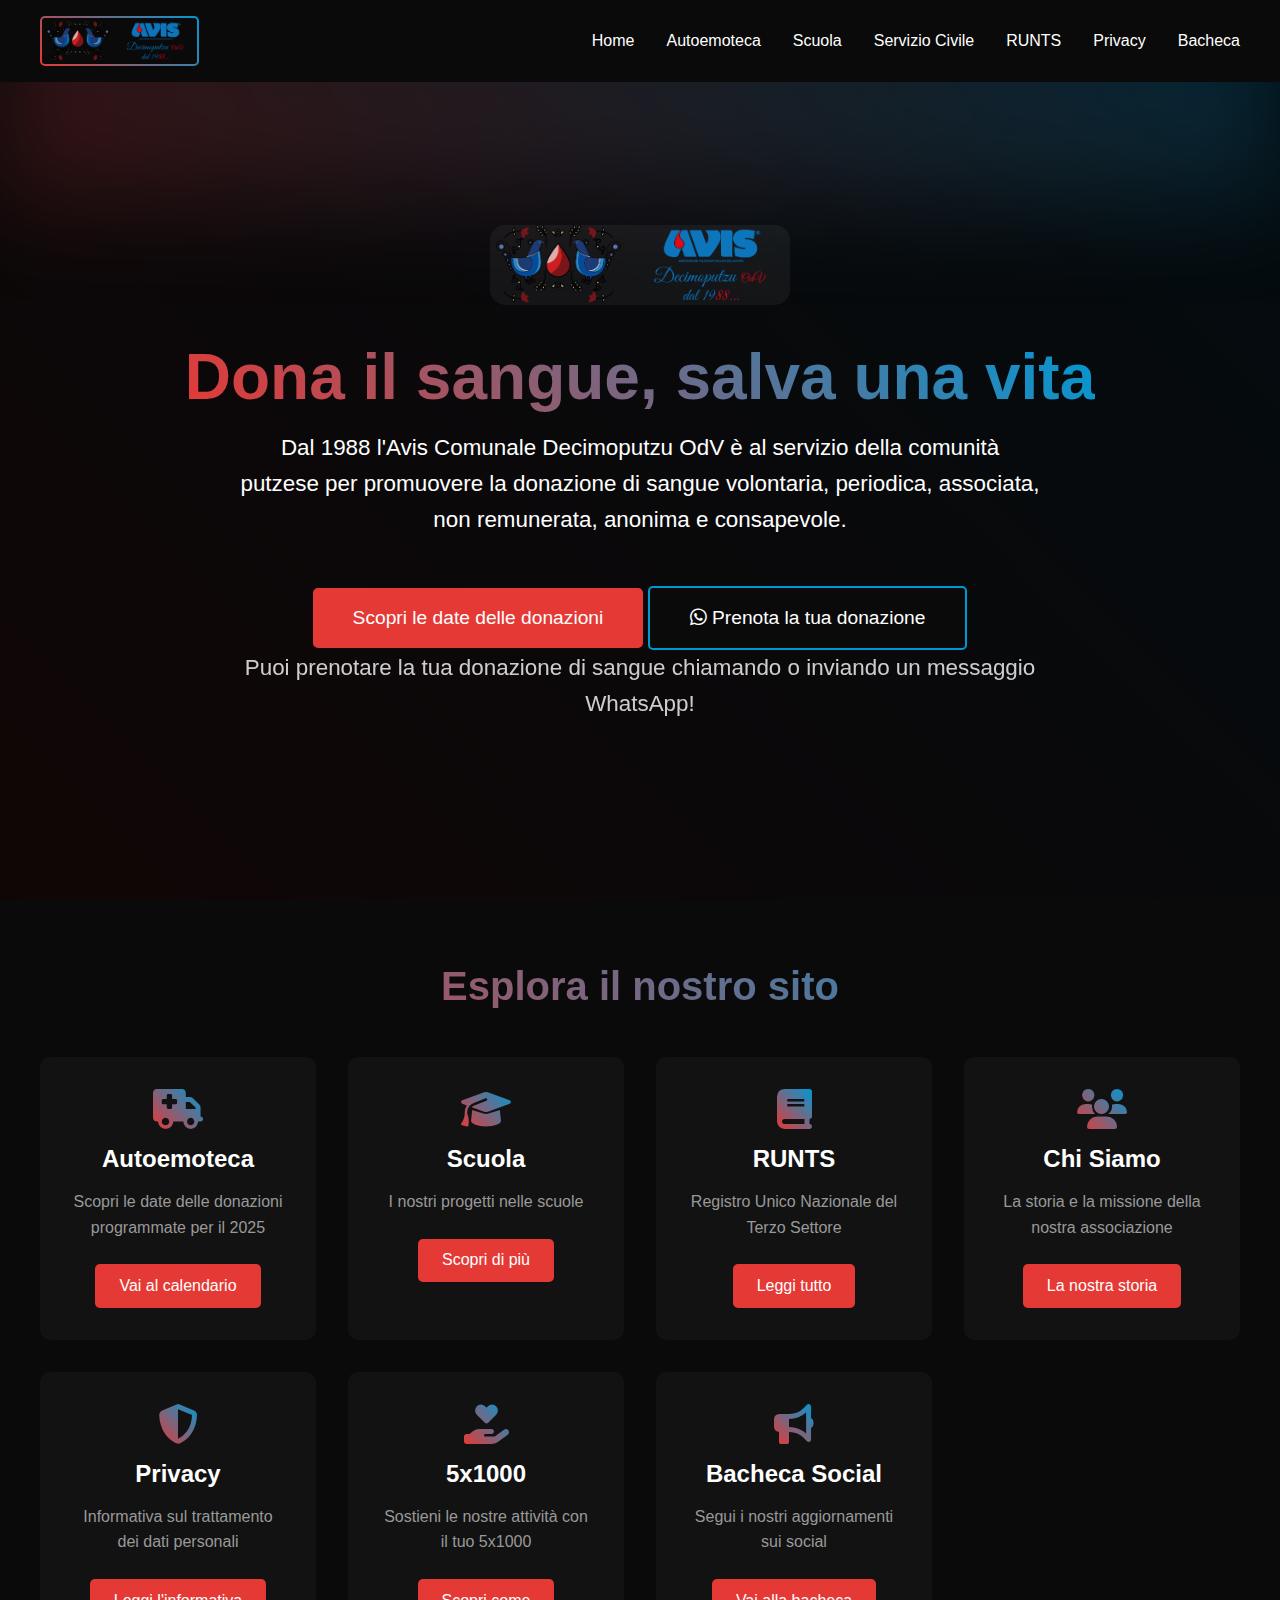
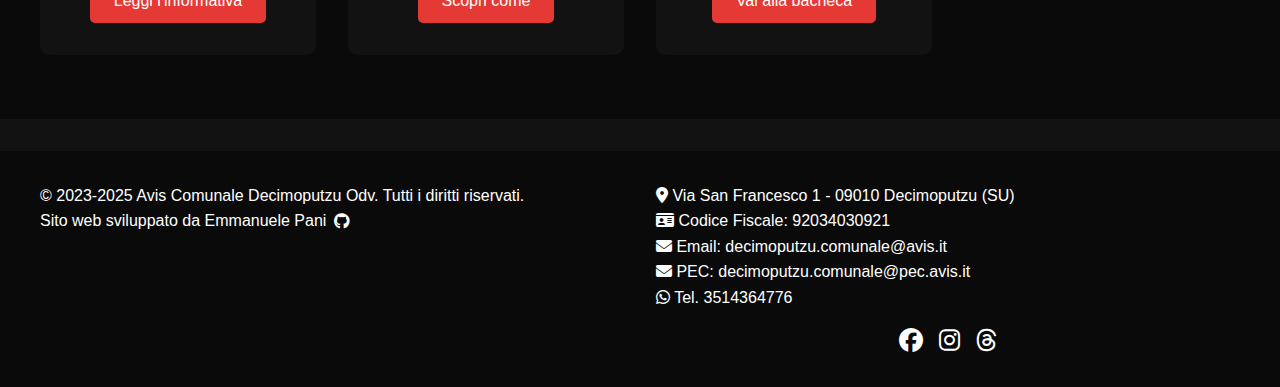
==== commit 946c566e: "fixing dir for images" ====
--- a/index.html
+++ b/index.html
@@ -5,14 +5,14 @@
     <meta name="viewport" content="width=device-width, initial-scale=1.0">
     <title>Avis Decimoputzu OdV</title>
     <link rel="icon" type="image/png" href="images/avis_favicon.png">
-    <link rel="stylesheet" href="css/style.css">
+    <link rel="stylesheet" href="https://avisdecimoputzu.github.io/css/style.css">
     <link rel="stylesheet" href="https://cdnjs.cloudflare.com/ajax/libs/font-awesome/6.5.1/css/all.min.css">
 </head>
 <body>
     <nav>
         <div class="nav-container">
             <a href="/" class="logo">
-                <img src="images/logo_avis_sito.png" alt="Logo Avis Decimoputzu">
+                <img src="https://avisdecimoputzu.github.io/images/logo_avis_sito.png" alt="Logo Avis Decimoputzu">
             </a>
             <button class="hamburger">
                 <span></span>
